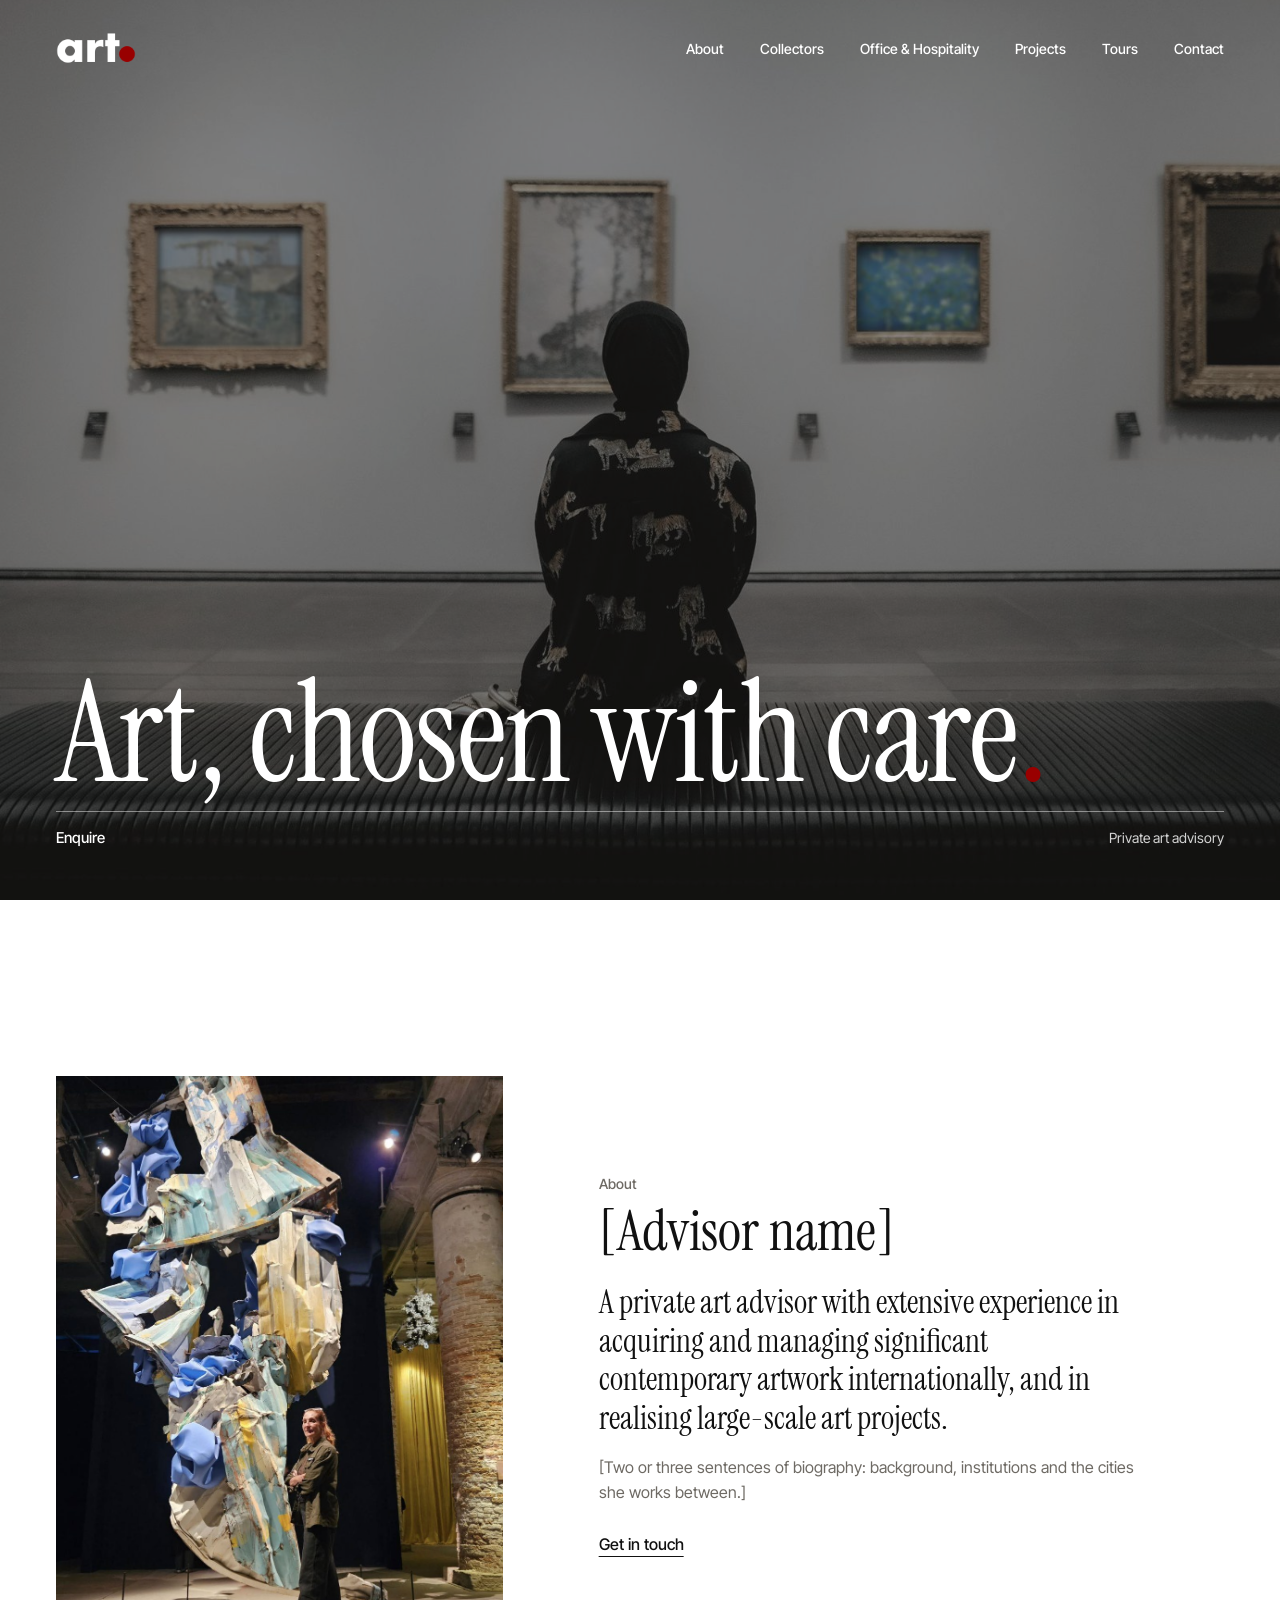
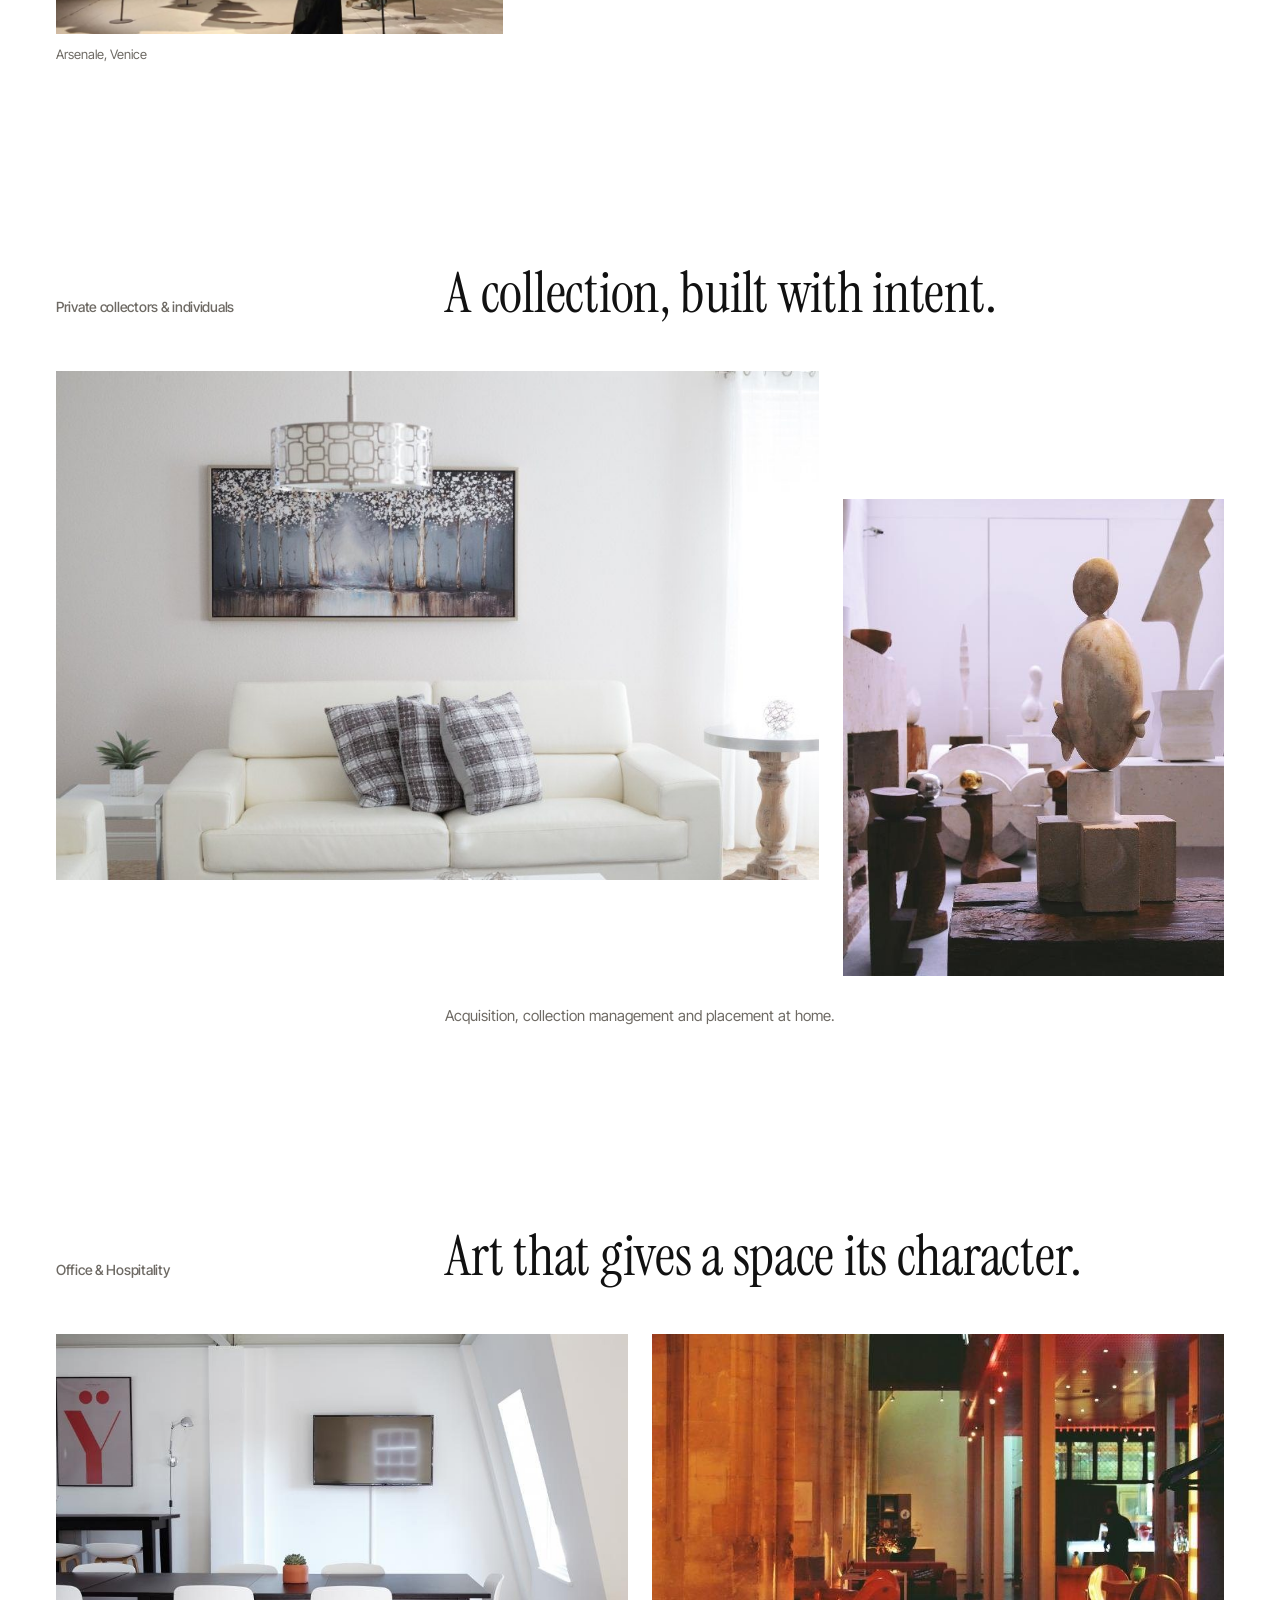
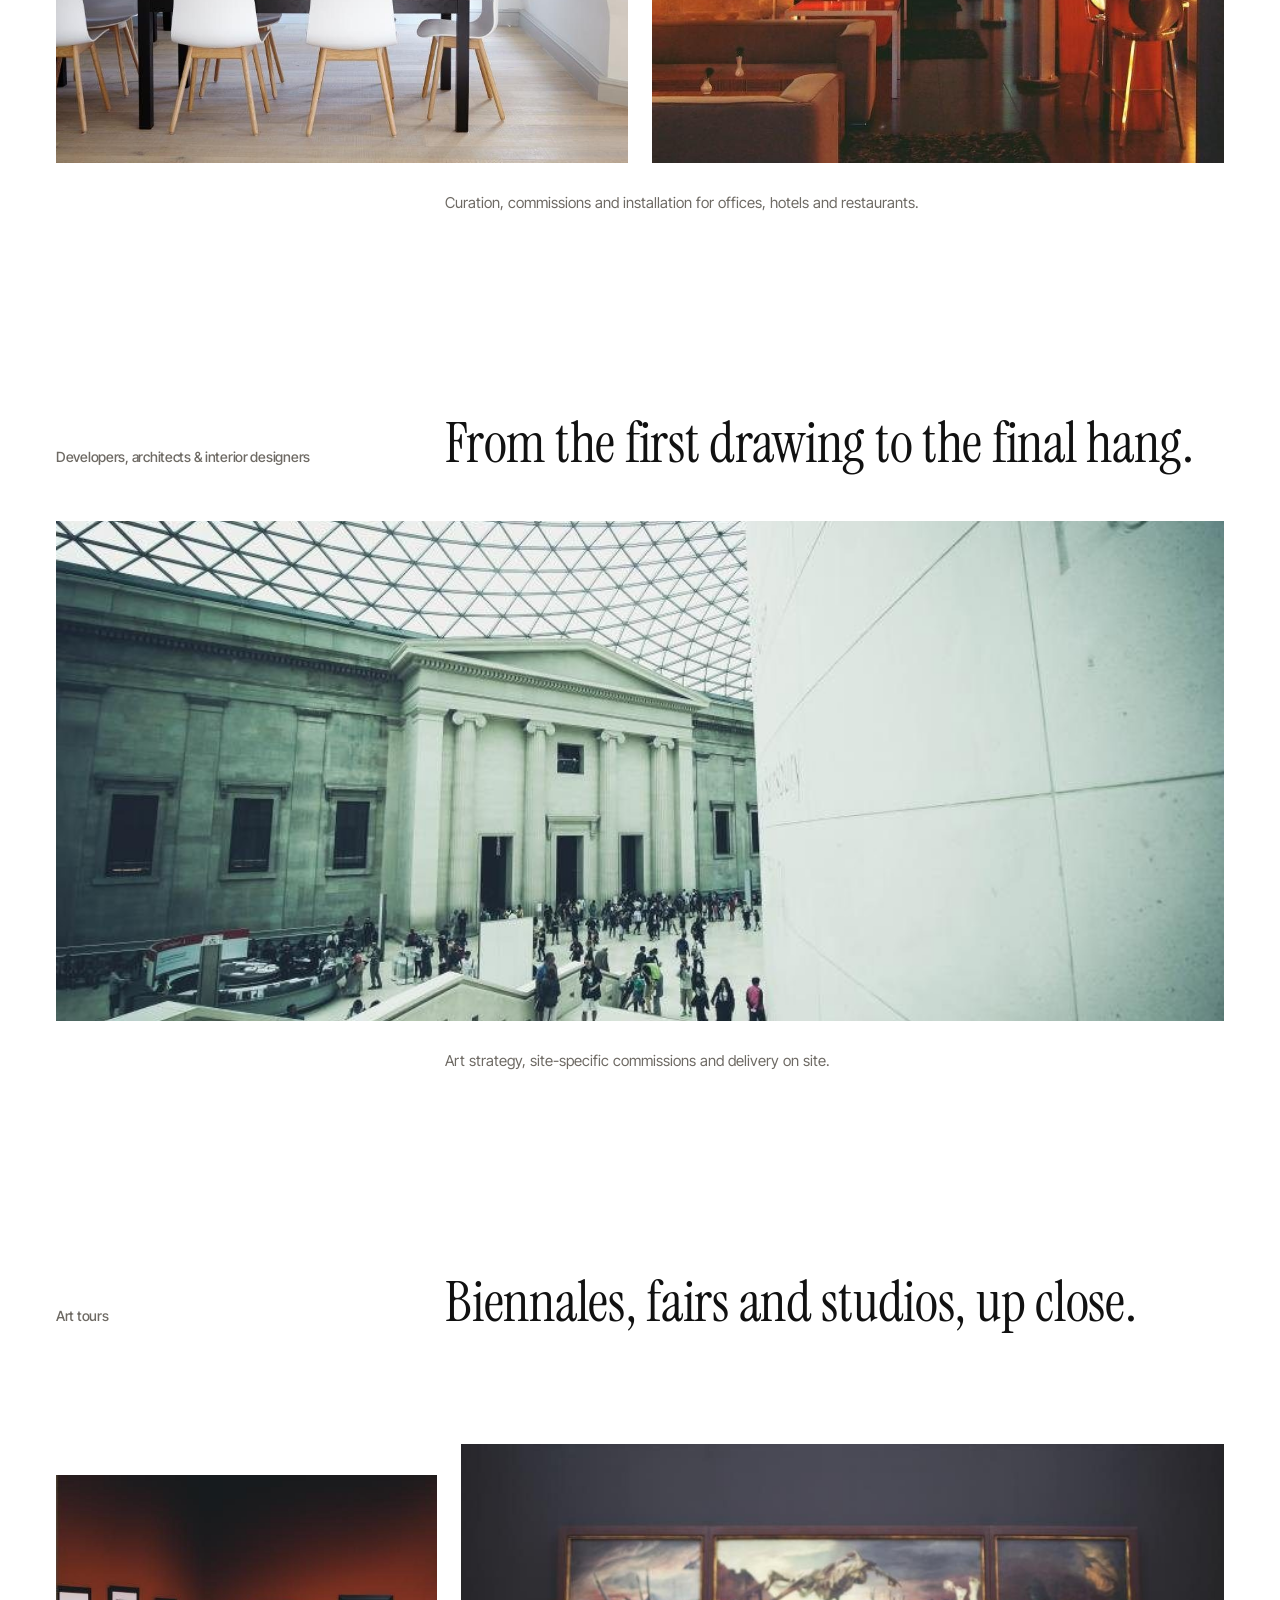
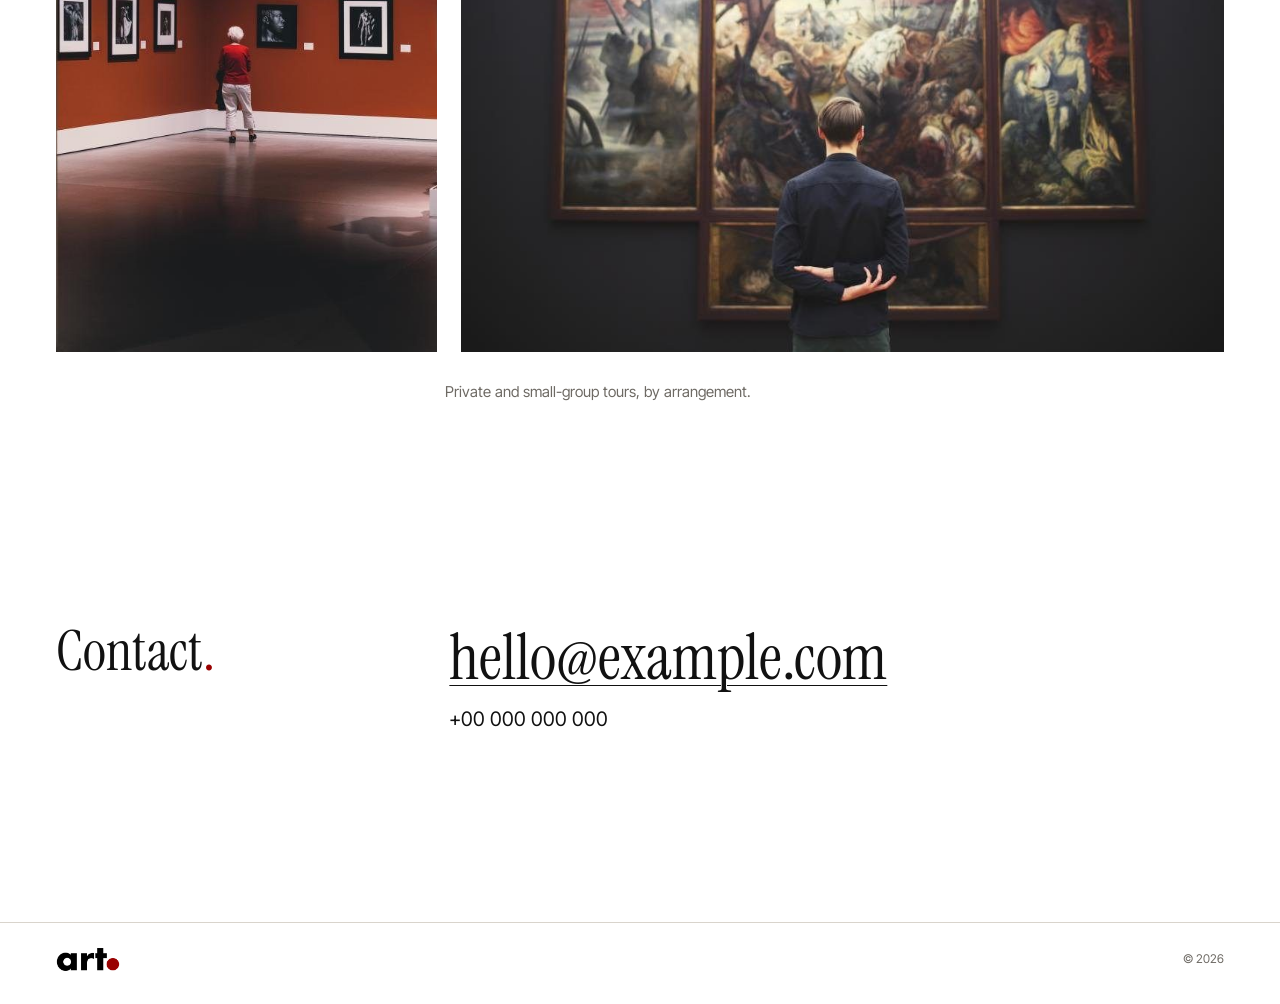
==== b/index.html @ 843ede7c "Rebuild hero as two variants: A (glass header) at /, B (quiet) at /b - A: full-width flat frosted-gl" ====
<!DOCTYPE html>
<html lang="en">
<head>
<meta charset="utf-8">
<meta name="viewport" content="width=device-width, initial-scale=1">
<title>art. — Private art advisory (B)</title>
<meta name="description" content="Private art advisory for collectors, workplaces, hospitality and large-scale art projects.">
<meta name="theme-color" content="#111111">
<link rel="icon" href="../assets/favicon.svg" type="image/svg+xml">
<link rel="preconnect" href="https://fonts.googleapis.com">
<link rel="preconnect" href="https://fonts.gstatic.com" crossorigin>
<link href="https://fonts.googleapis.com/css2?family=Instrument+Serif:ital@0;1&family=Inter+Tight:wght@400;500&display=swap" rel="stylesheet">
<link rel="stylesheet" href="../styles.css">
</head>
<body class="v-b">

<header class="header">
  <a href="#top" class="header__logo">
    <img class="logo-light" src="../assets/logo-light.png" alt="art." width="920" height="360">
    <img class="logo-dark" src="../assets/logo-dark.png" alt="" width="920" height="360">
  </a>
  <button class="header__toggle" type="button" aria-expanded="false" aria-controls="menu">Menu</button>
  <nav class="menu" id="menu" aria-label="Main">
    <a href="#about">About</a>
    <a href="#collectors">Collectors</a>
    <a href="#workplaces">Office &amp; Hospitality</a>
    <a href="#projects">Projects</a>
    <a href="#tours">Tours</a>
    <a href="#contact">Contact</a>
  </nav>
</header>

<main>

  <section class="hero hero--b" id="top">
    <img class="hero__img" src="../assets/img/bench.jpg" alt="A visitor seated on a bench in a white gallery" width="1600" height="1905">
    <h1 class="hero__title">Art, chosen with care<span class="dot">.</span></h1>
    <div class="hero__bar">
      <a href="#contact">Enquire</a>
      <span>Private art advisory</span>
    </div>
  </section>

  <section class="about wrap" id="about">
    <figure class="about__img">
      <img src="../assets/img/advisor.jpg" alt="The advisor beside a suspended sculpture at the Arsenale, Venice" width="1192" height="1205" loading="lazy">
      <figcaption>Arsenale, Venice</figcaption>
    </figure>
    <div class="about__text">
      <h2 class="about__name"><span class="label">About</span>[Advisor name]</h2>
      <p class="about__lead">A private art advisor with extensive experience in acquiring and managing significant contemporary artwork internationally, and in realising large-scale art projects.</p>
      <p>[Two or three sentences of biography: background, institutions and the cities she works between.]</p>
      <a href="#contact">Get in touch</a>
    </div>
  </section>

  <section class="section wrap" id="collectors">
    <h2 class="section__title"><span class="label">Private collectors &amp; individuals</span>A collection, built with intent.</h2>
    <div class="pair pair--offset">
      <img src="../assets/img/collectors.jpg" alt="A large painting above a white sofa" width="960" height="640" loading="lazy">
      <img src="../assets/img/collectors-2.jpg" alt="Sculptures in a white studio" width="960" height="720" loading="lazy">
    </div>
    <p class="section__meta">Acquisition, collection management and placement at home.</p>
  </section>

  <section class="section wrap" id="workplaces">
    <h2 class="section__title"><span class="label">Office &amp; Hospitality</span>Art that gives a space its character.</h2>
    <div class="pair pair--even">
      <img src="../assets/img/office.jpg" alt="A meeting room with artwork on the wall" width="960" height="640" loading="lazy">
      <img src="../assets/img/hospitality.jpg" alt="A hotel lounge and bar" width="960" height="541" loading="lazy">
    </div>
    <p class="section__meta">Curation, commissions and installation for offices, hotels and restaurants.</p>
  </section>

  <section class="section wrap" id="projects">
    <h2 class="section__title"><span class="label">Developers, architects &amp; interior designers</span>From the first drawing to the final hang.</h2>
    <img class="wide" src="../assets/img/architecture.jpg" alt="A glass-roofed atrium" width="960" height="640" loading="lazy">
    <p class="section__meta">Art strategy, site-specific commissions and delivery on site.</p>
  </section>

  <section class="section wrap" id="tours">
    <h2 class="section__title"><span class="label">Art tours</span>Biennales, fairs and studios, up close.</h2>
    <div class="pair pair--offset pair--flip">
      <img src="../assets/img/tours.jpg" alt="A visitor studying a large painting" width="960" height="579" loading="lazy">
      <img src="../assets/img/tours-2.jpg" alt="A visitor in a gallery with red walls" width="960" height="640" loading="lazy">
    </div>
    <p class="section__meta">Private and small-group tours, by arrangement.</p>
  </section>

  <section class="contact wrap" id="contact">
    <h2>Contact<span class="dot">.</span></h2>
    <a class="contact__mail" href="mailto:hello@example.com">hello@example.com</a>
    <a href="tel:+00000000000">+00 000 000 000</a>
  </section>

</main>

<footer class="footer wrap">
  <img src="../assets/logo-dark.png" alt="art." width="920" height="360" loading="lazy">
  <span>© 2026</span>
</footer>

<script src="../script.js" defer></script>
</body>
</html>
---- styles.css ----
/* art. — mobile first. Two hero variants: body.v-a (glass header) and body.v-b (quiet). */

:root {
  --ink: #111111;
  --paper: #ffffff;
  --stone: #6e6a64;
  --plaster: #d9d4cc;
  --red: #990000;
  --serif: "Instrument Serif", Georgia, serif;
  --sans: "Inter Tight", system-ui, sans-serif;
  --gutter: 20px;
  --header-h: 60px;
}

*, *::before, *::after { box-sizing: border-box; }

html { scroll-padding-top: var(--header-h); scroll-behavior: smooth; -webkit-text-size-adjust: 100%; }
@media (prefers-reduced-motion: reduce) { html { scroll-behavior: auto; } }

body {
  margin: 0;
  background: var(--paper);
  color: var(--ink);
  font: 400 16px/1.55 var(--sans);
  -webkit-font-smoothing: antialiased;
}

img { display: block; max-width: 100%; height: auto; }
h1, h2, p, figure { margin: 0; font-weight: 400; }
a { color: inherit; }
:focus-visible { outline: 2px solid var(--red); outline-offset: 3px; }

.wrap { padding-left: var(--gutter); padding-right: var(--gutter); }
.dot { color: var(--red); }
.label {
  display: block;
  margin-bottom: 10px;
  font: 500 14px/1.4 var(--sans);
  color: var(--stone);
}

/* ---------- Header (shared) ---------- */

.header {
  position: absolute;
  top: 0;
  left: 0;
  right: 0;
  z-index: 10;
  display: flex;
  align-items: center;
  justify-content: space-between;
  height: var(--header-h);
  padding: 0 var(--gutter);
  color: var(--paper);
}
.header__logo { position: relative; z-index: 2; display: block; }
.header__logo img { width: 60px; }
.header__logo .logo-dark { display: none; }

.header__toggle {
  position: relative;
  z-index: 2;
  min-height: 44px;
  padding: 0;
  border: 0;
  background: none;
  color: inherit;
  font: 500 14px var(--sans);
  cursor: pointer;
}

.menu {
  position: fixed;
  inset: 0;
  z-index: 1;
  display: none;
  flex-direction: column;
  justify-content: center;
  padding: var(--header-h) var(--gutter) 0;
  background: var(--paper);
  color: var(--ink);
}
.menu a {
  padding: 14px 0;
  border-bottom: 1px solid var(--plaster);
  font: 36px/1.1 var(--serif);
  text-decoration: none;
}
.menu a:first-child { border-top: 1px solid var(--plaster); }

/* dark logo + ink text whenever the header sits on white */
.is-open .header,
.header.is-solid { color: var(--ink); }
.is-open .header .logo-light,
.header.is-solid .logo-light { display: none; }
.is-open .header .logo-dark,
.header.is-solid .logo-dark { display: block; }
.is-open .menu { display: flex; }
.is-open { overflow: hidden; }
.is-open .header { position: fixed; }

/* ---------- A: flat frosted-glass header, fixed full width ---------- */

.v-a .header {
  position: fixed;
  background: rgba(255, 255, 255, .10);
  -webkit-backdrop-filter: blur(18px) saturate(140%);
  backdrop-filter: blur(18px) saturate(140%);
  border-bottom: 1px solid rgba(255, 255, 255, .28);
  transition: background-color .3s ease, color .3s ease, border-color .3s ease;
}
.v-a .header.is-solid {
  background: rgba(255, 255, 255, .78);
  border-bottom-color: rgba(17, 17, 17, .10);
}
.is-open .v-a .header, .v-a.is-open .header { background: var(--paper); }

/* ---------- Hero (shared) ---------- */

.hero {
  position: relative;
  height: 100vh;
  height: 100svh;
  min-height: 560px;
  overflow: hidden;
  background: var(--ink);
  color: var(--paper);
}
.hero__img {
  position: absolute;
  inset: 0;
  width: 100%;
  height: 100%;
  object-fit: cover;
}
.hero::after {
  content: "";
  position: absolute;
  inset: 0;
  background: rgba(0, 0, 0, .40);
}
.hero > *:not(.hero__img) { position: absolute; z-index: 1; }
.hero h1 { font-family: var(--serif); letter-spacing: -.012em; }

/* A */
.hero--a .hero__img { object-position: 50% 50%; }
.hero--a .hero__text { left: var(--gutter); right: var(--gutter); bottom: 30px; }
.hero--a h1 { font-size: 50px; line-height: .94; }
.hero__links { display: flex; gap: 28px; margin-top: 16px; }
.hero__links a, .hero__bar a {
  display: inline-flex;
  align-items: center;
  min-height: 44px;
  font-size: 15px;
  font-weight: 500;
  text-decoration: underline;
  text-decoration-thickness: 1px;
  text-underline-offset: 6px;
}

/* B */
.hero--b::after { background: rgba(10, 10, 10, .46); }
.hero--b .hero__img { object-position: 46% 50%; }
.hero--b .hero__title {
  left: var(--gutter);
  right: var(--gutter);
  top: 26%;
  font-size: 64px;
  line-height: .9;
}
.hero__bar {
  left: var(--gutter);
  right: var(--gutter);
  bottom: 18px;
  display: flex;
  justify-content: space-between;
  align-items: center;
  padding-top: 4px;
  border-top: 1px solid rgba(255, 255, 255, .45);
  font-size: 13px;
}
.hero__bar a { text-decoration: none; }
.hero__bar span { color: rgba(255, 255, 255, .82); }

/* ---------- About ---------- */

.about { padding-top: 88px; display: flex; flex-direction: column; gap: 32px; }
.about__img img { width: 100%; aspect-ratio: 4 / 5; object-fit: cover; object-position: 58% 40%; }
.about__img figcaption { margin-top: 10px; font-size: 13px; color: var(--stone); }
.about__text { display: flex; flex-direction: column; align-items: flex-start; gap: 18px; max-width: 34em; }
.about__name { margin-bottom: 6px; font: 40px/1 var(--serif); }
.about__lead { font: 25px/1.25 var(--serif); }
.about__text p:not(.about__lead) { color: var(--stone); }
.about__text a {
  display: inline-flex;
  align-items: center;
  min-height: 44px;
  font-weight: 500;
  text-decoration: underline;
  text-decoration-thickness: 1px;
  text-underline-offset: 6px;
}
.about__text a:hover { color: var(--red); }

/* ---------- Sections ---------- */

.section { padding-top: 112px; }
.section__title {
  margin-bottom: 28px;
  font: 34px/1.05 var(--serif);
  letter-spacing: -.005em;
}
.section__meta { margin-top: 22px; font-size: 14px; color: var(--stone); }

.pair img, .wide { width: 100%; object-fit: cover; }

/* first image bleeds to the screen edge on phones */
.pair img:first-child, .wide {
  width: calc(100% + 2 * var(--gutter));
  max-width: none;
  margin-left: calc(-1 * var(--gutter));
  aspect-ratio: 4 / 3;
}
.pair--offset img:last-child { width: 64%; margin: 12px 0 0 auto; aspect-ratio: 4 / 5; }
.pair--flip img:last-child { margin-left: 0; }

/* office & hospitality: swipe on phones */
.pair--even {
  display: flex;
  gap: 10px;
  margin: 0 calc(-1 * var(--gutter));
  padding: 0 var(--gutter);
  overflow-x: auto;
  scroll-snap-type: x mandatory;
  scrollbar-width: none;
}
.pair--even::-webkit-scrollbar { display: none; }
.pair--even img,
.pair--even img:first-child {
  flex: 0 0 84%;
  width: 84%;
  margin: 0;
  aspect-ratio: 4 / 5;
  scroll-snap-align: start;
}

/* ---------- Contact ---------- */

.contact {
  display: flex;
  flex-direction: column;
  align-items: flex-start;
  gap: 6px;
  padding-top: 136px;
  padding-bottom: 120px;
}
.contact h2 { margin-bottom: 22px; font: 34px/1 var(--serif); }
.contact a {
  display: inline-flex;
  align-items: center;
  min-height: 44px;
  font-size: 17px;
  text-decoration: none;
}
.contact a.contact__mail {
  font: 30px/1.1 var(--serif);
  text-decoration: underline;
  text-decoration-thickness: 1px;
  text-underline-offset: 6px;
}
.contact a:hover { color: var(--red); }

/* ---------- Footer ---------- */

.footer {
  display: flex;
  align-items: center;
  justify-content: space-between;
  padding-top: 24px;
  padding-bottom: 32px;
  border-top: 1px solid var(--plaster);
  font-size: 12px;
  color: var(--stone);
}
.footer img { width: 56px; }

/* ---------- Desktop ---------- */

@media (min-width: 900px) {
  :root { --gutter: 56px; --header-h: 80px; }

  main > .wrap, .footer { max-width: 1440px; margin-left: auto; margin-right: auto; }

  .header__logo img { width: 80px; }
  .header__toggle { display: none; }
  .menu {
    position: static;
    display: flex;
    flex-direction: row;
    gap: 36px;
    padding: 0;
    background: none;
    color: inherit;
  }
  .menu a, .menu a:first-child { padding: 0; border: 0; font: 500 14px var(--sans); }
  .menu a:hover { text-decoration: underline; text-underline-offset: 6px; }
  .v-b .header { height: 96px; }

  .hero { min-height: 680px; }

  .hero--a .hero__img { object-position: 50% 42%; }
  .hero--a .hero__text { bottom: 64px; max-width: 960px; }
  .hero--a h1 { font-size: 112px; line-height: .92; }
  .hero__links { gap: 40px; margin-top: 22px; }

  .hero--b .hero__img { object-position: 50% 60%; }
  .hero--b .hero__title { top: auto; bottom: 104px; font-size: clamp(96px, 11vw, 168px); line-height: .88; }
  .hero__bar { bottom: 40px; font-size: 14px; }

  .about {
    display: grid;
    grid-template-columns: 5fr 7fr;
    gap: 96px;
    align-items: center;
    padding-top: 176px;
  }
  .about__name { font-size: 56px; }
  .about__lead { font-size: 32px; line-height: 1.2; }

  .section { padding-top: 200px; }
  .section__title {
    display: grid;
    grid-template-columns: 1fr 2fr;
    align-items: baseline;
    margin-bottom: 48px;
    font-size: 56px;
  }
  .section__title .label { margin: 0; }
  .section__meta { margin-top: 28px; padding-left: calc(100% / 3); font-size: 15px; }

  .pair img, .pair img:first-child, .wide { width: 100%; margin: 0; }

  .pair--offset { display: grid; grid-template-columns: 8fr 4fr; gap: 24px; align-items: end; }
  .pair--offset img:first-child { aspect-ratio: 3 / 2; }
  .pair--offset img:last-child { width: 100%; margin: 0 0 -96px; aspect-ratio: 4 / 5; }
  .pair--offset + .section__meta { margin-top: 124px; }

  .pair--flip { grid-template-columns: 4fr 8fr; }
  .pair--flip img:first-child { order: 2; }
  .pair--flip img:last-child { order: 1; align-self: start; margin: 96px 0 0; }
  .pair--flip + .section__meta { margin-top: 28px; }

  .pair--even { display: grid; grid-template-columns: 1fr 1fr; gap: 24px; margin: 0; padding: 0; overflow: visible; }
  .pair--even img, .pair--even img:first-child { width: 100%; aspect-ratio: 4 / 3; }

  .wide { aspect-ratio: 21 / 9; }

  .contact {
    display: grid;
    grid-template-columns: 1fr 2fr;
    row-gap: 4px;
    padding-top: 220px;
    padding-bottom: 180px;
  }
  .contact h2 { grid-row: span 2; margin: 0; font-size: 56px; }
  .contact a.contact__mail { font-size: 64px; }
  .contact a:last-child { grid-column: 2; font-size: 20px; }

  .footer img { width: 64px; }
}
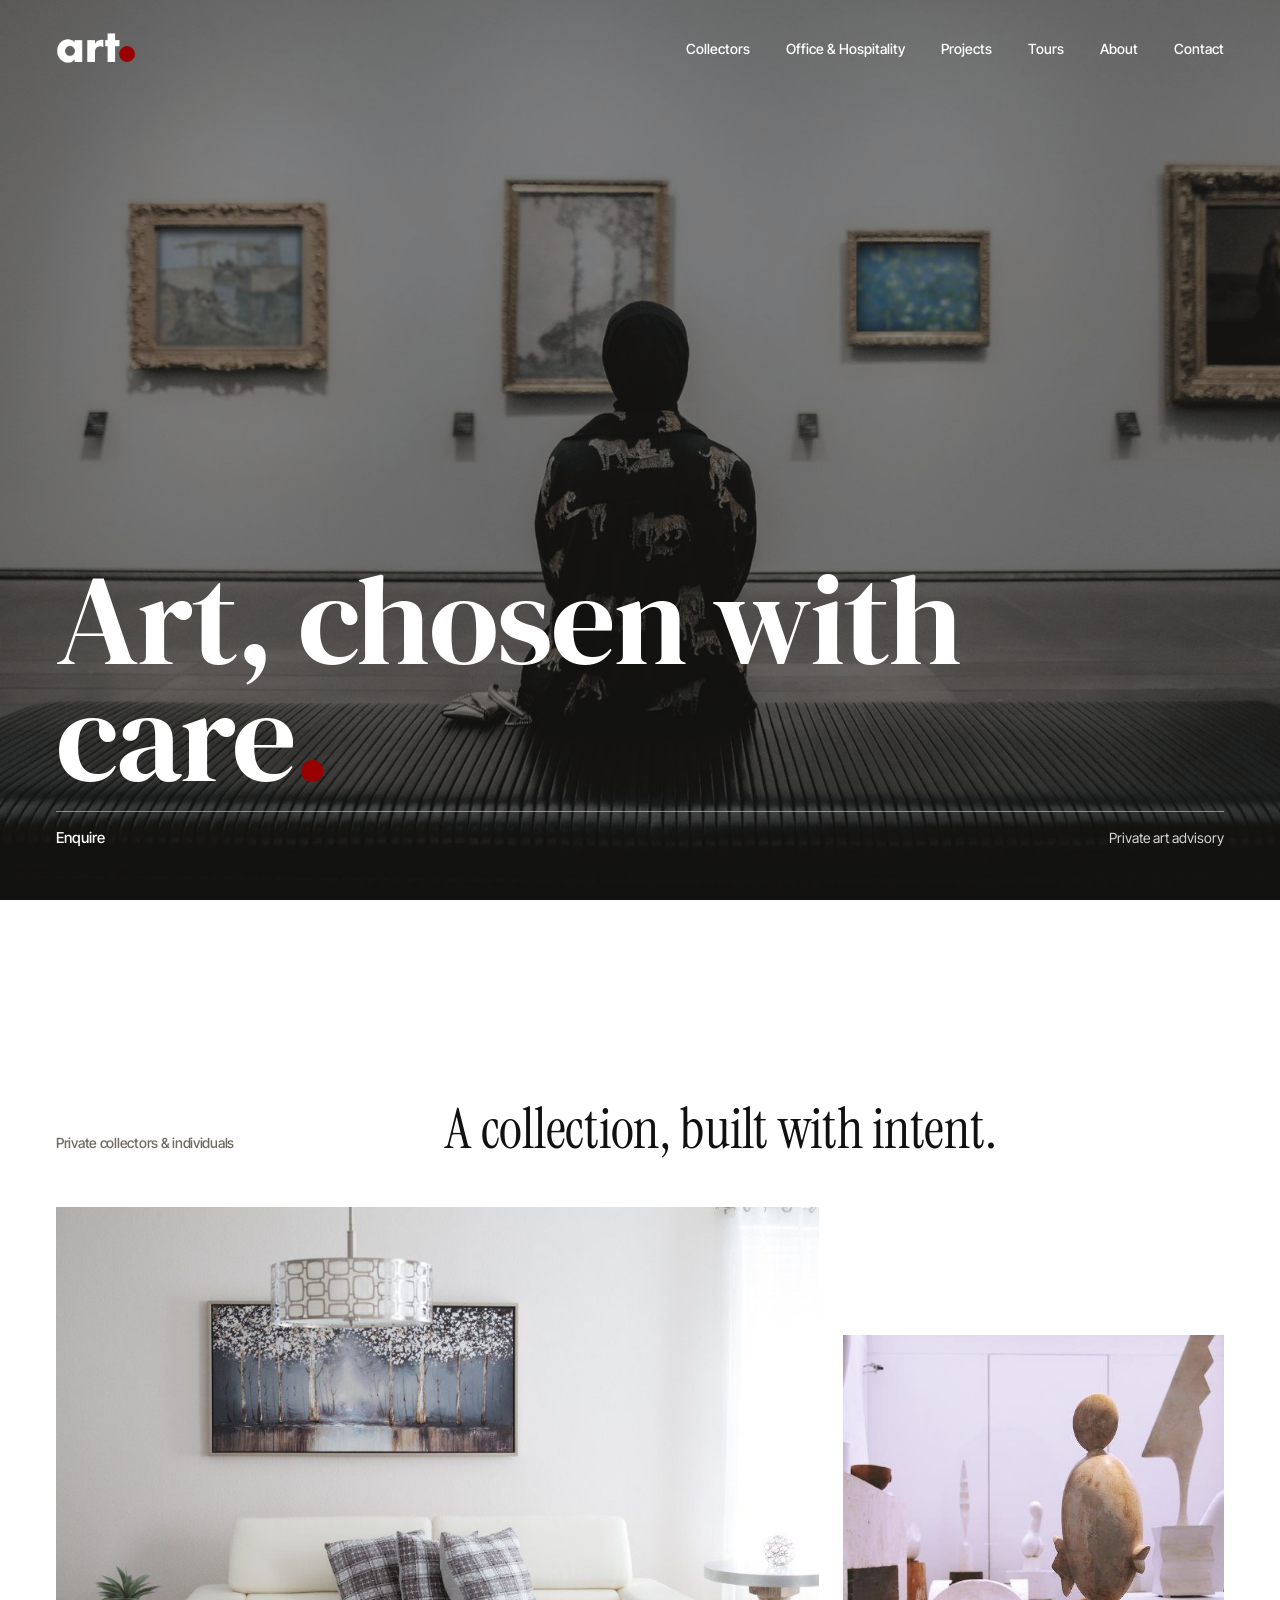
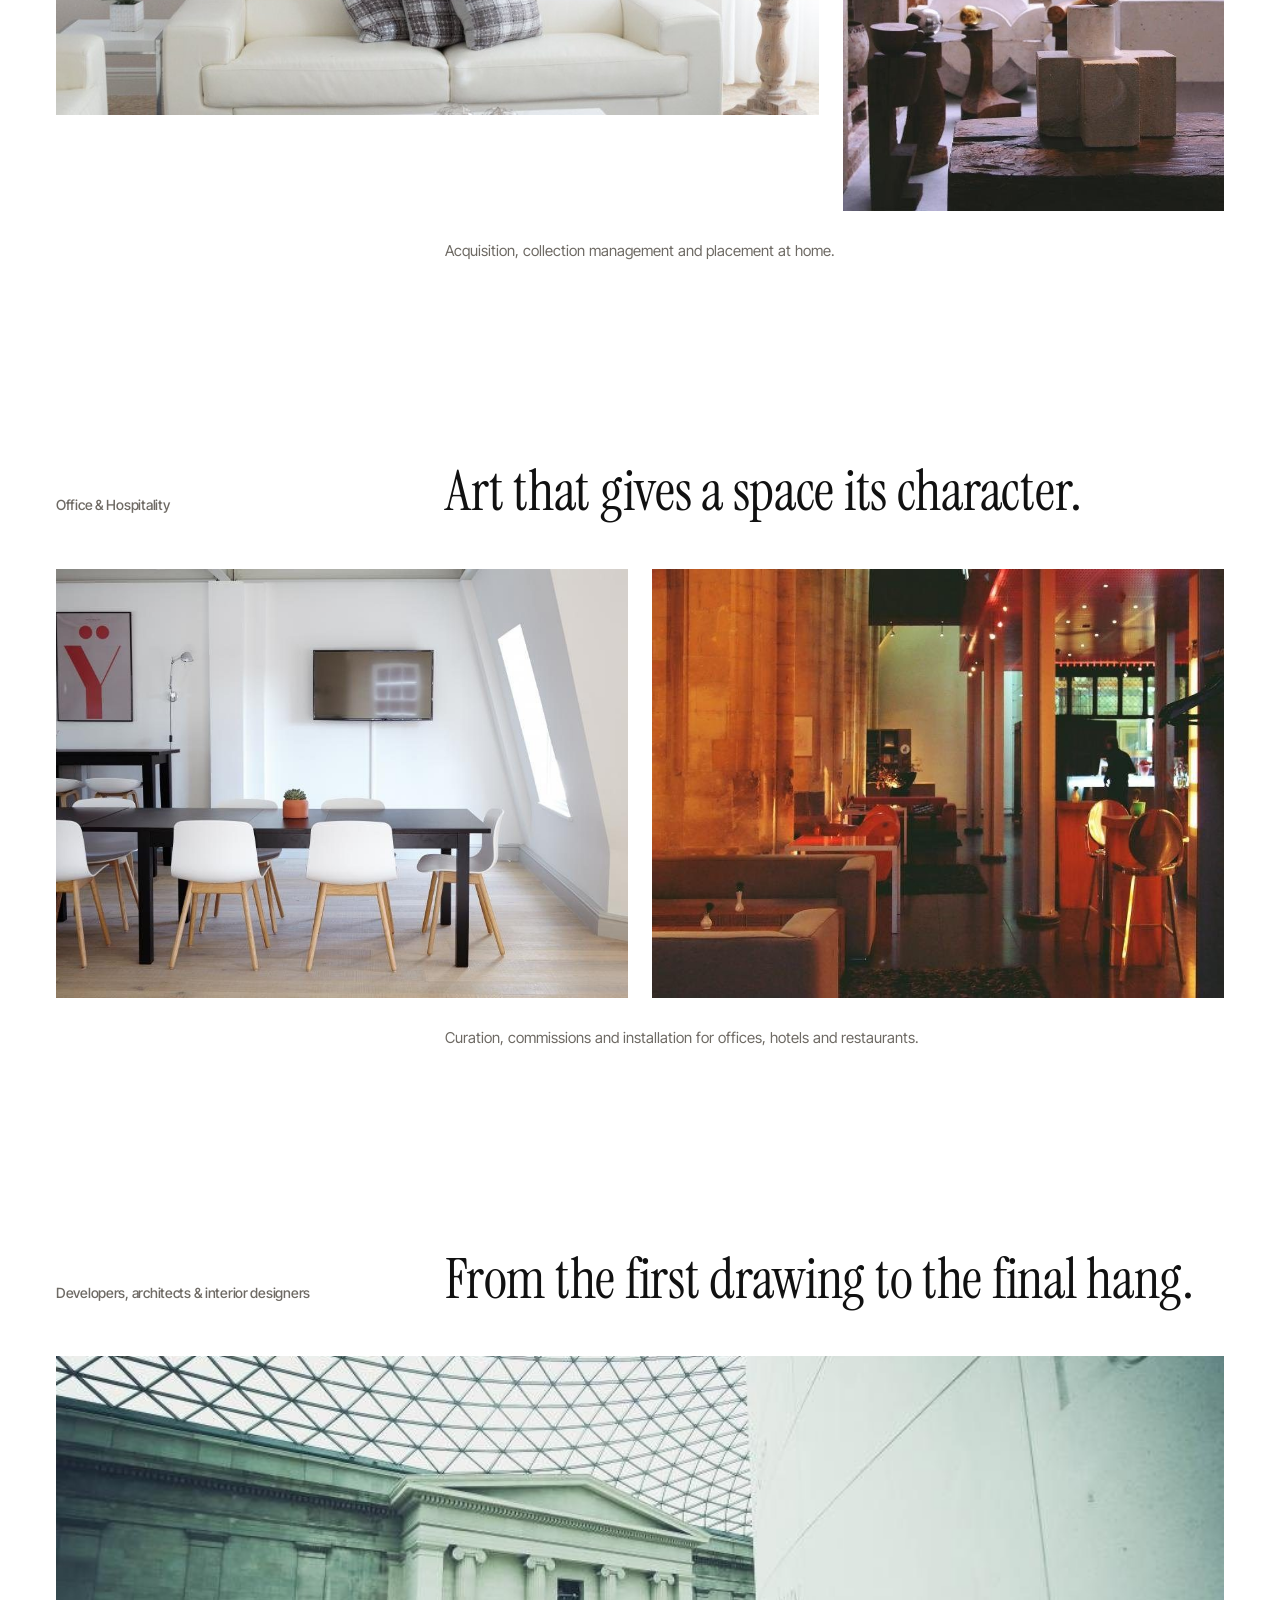
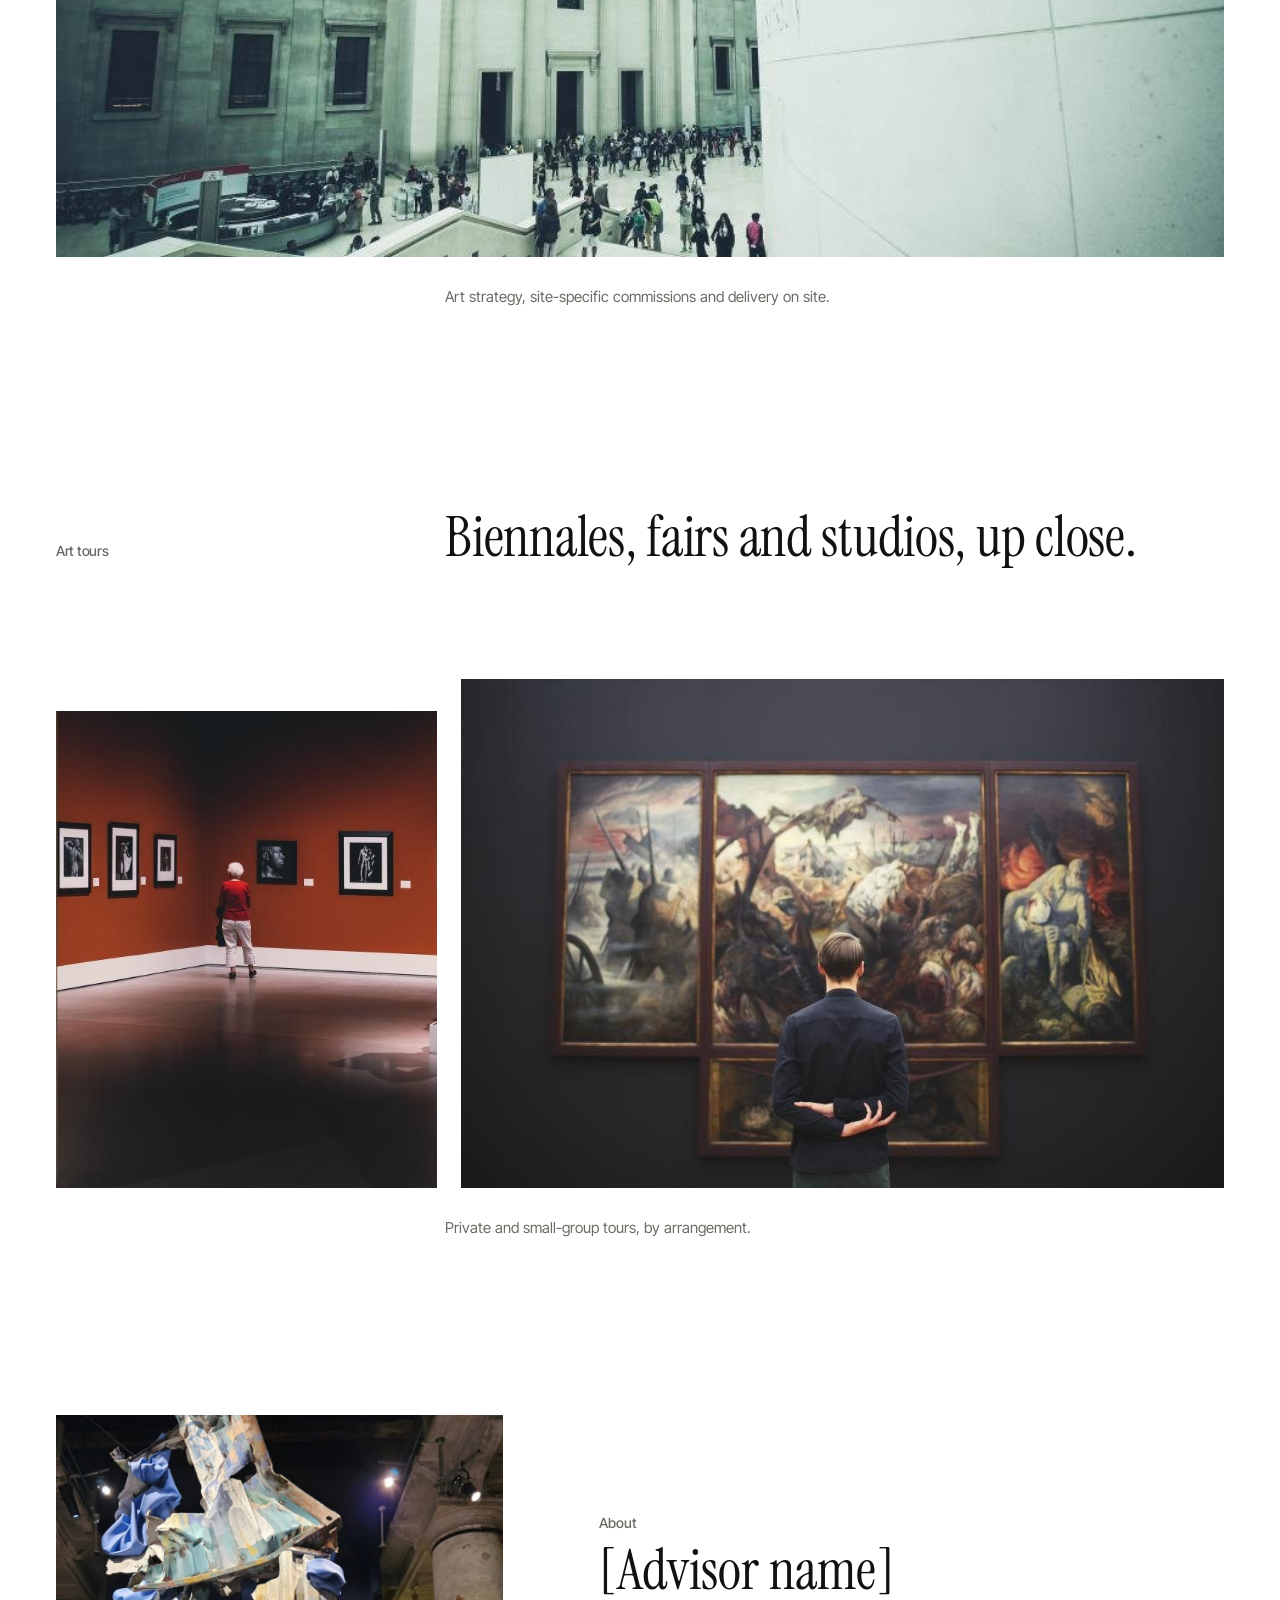
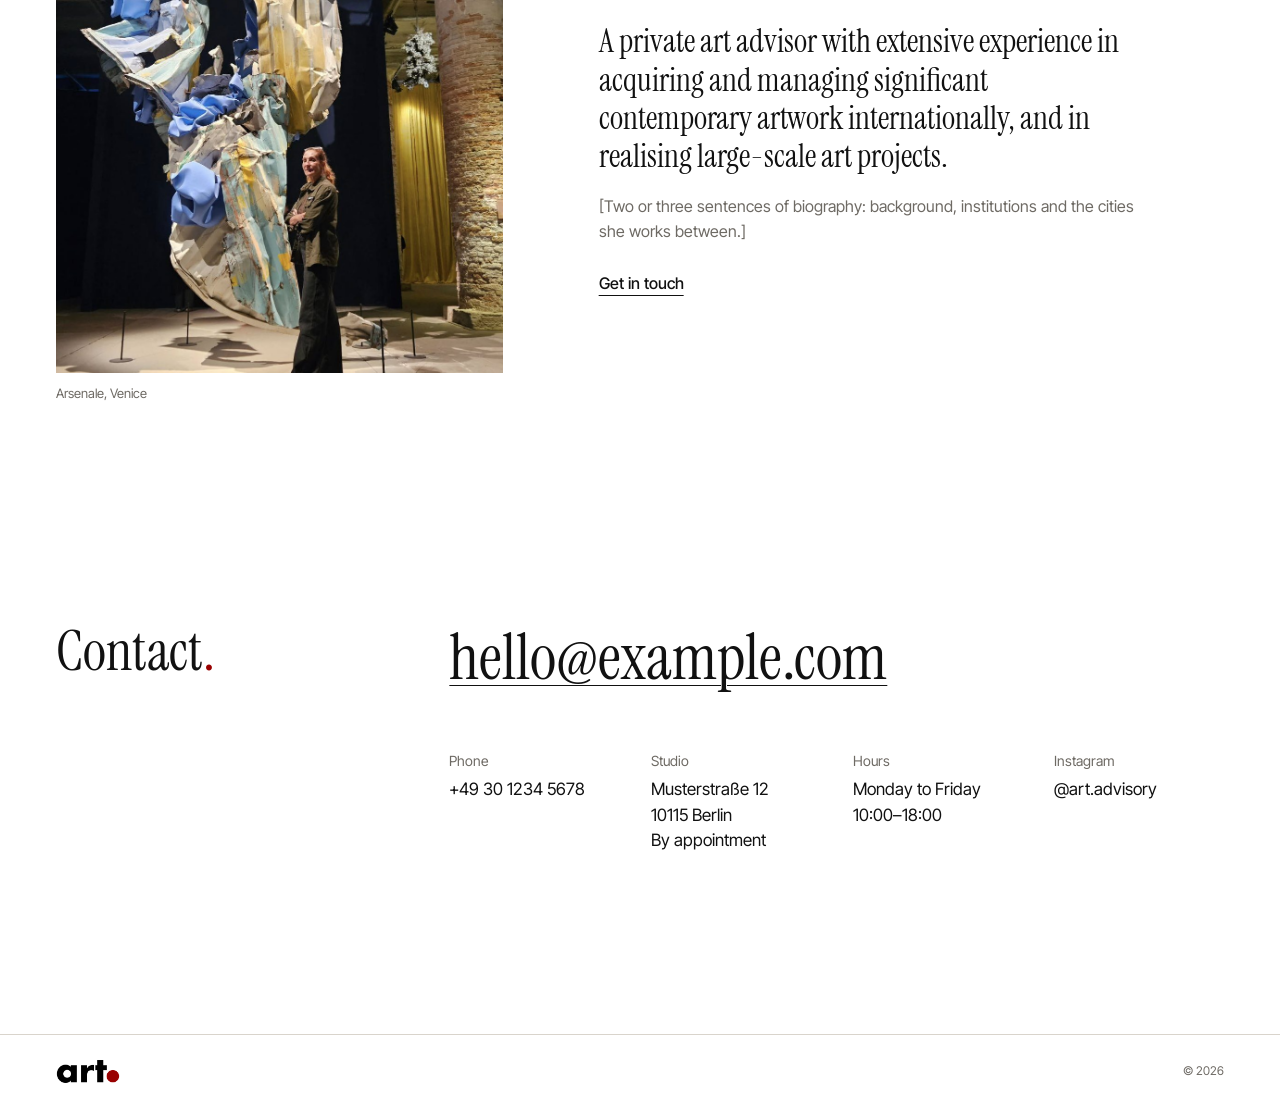
==== commit 4a935300: "Scroll-light line in glass header, heavier hero type, About lower, contact details - A: header borde" ====
--- a/b/index.html
+++ b/b/index.html
@@ -9,7 +9,7 @@
 <link rel="icon" href="../assets/favicon.svg" type="image/svg+xml">
 <link rel="preconnect" href="https://fonts.googleapis.com">
 <link rel="preconnect" href="https://fonts.gstatic.com" crossorigin>
-<link href="https://fonts.googleapis.com/css2?family=Instrument+Serif:ital@0;1&family=Inter+Tight:wght@400;500&display=swap" rel="stylesheet">
+<link href="https://fonts.googleapis.com/css2?family=DM+Serif+Display&family=Instrument+Serif:ital@0;1&family=Inter+Tight:wght@400;500&family=League+Spartan:wght@700&display=swap" rel="stylesheet">
 <link rel="stylesheet" href="../styles.css">
 </head>
 <body class="v-b">
@@ -21,13 +21,14 @@
   </a>
   <button class="header__toggle" type="button" aria-expanded="false" aria-controls="menu">Menu</button>
   <nav class="menu" id="menu" aria-label="Main">
-    <a href="#about">About</a>
     <a href="#collectors">Collectors</a>
     <a href="#workplaces">Office &amp; Hospitality</a>
     <a href="#projects">Projects</a>
     <a href="#tours">Tours</a>
+    <a href="#about">About</a>
     <a href="#contact">Contact</a>
   </nav>
+  <span class="header__progress" aria-hidden="true"></span>
 </header>
 
 <main>
@@ -38,19 +39,6 @@
     <div class="hero__bar">
       <a href="#contact">Enquire</a>
       <span>Private art advisory</span>
-    </div>
-  </section>
-
-  <section class="about wrap" id="about">
-    <figure class="about__img">
-      <img src="../assets/img/advisor.jpg" alt="The advisor beside a suspended sculpture at the Arsenale, Venice" width="1192" height="1205" loading="lazy">
-      <figcaption>Arsenale, Venice</figcaption>
-    </figure>
-    <div class="about__text">
-      <h2 class="about__name"><span class="label">About</span>[Advisor name]</h2>
-      <p class="about__lead">A private art advisor with extensive experience in acquiring and managing significant contemporary artwork internationally, and in realising large-scale art projects.</p>
-      <p>[Two or three sentences of biography: background, institutions and the cities she works between.]</p>
-      <a href="#contact">Get in touch</a>
     </div>
   </section>
 
@@ -87,10 +75,30 @@
     <p class="section__meta">Private and small-group tours, by arrangement.</p>
   </section>
 
+  <section class="about wrap" id="about">
+    <figure class="about__img">
+      <img src="../assets/img/advisor.jpg" alt="The advisor beside a suspended sculpture at the Arsenale, Venice" width="1192" height="1205" loading="lazy">
+      <figcaption>Arsenale, Venice</figcaption>
+    </figure>
+    <div class="about__text">
+      <h2 class="about__name"><span class="label">About</span>[Advisor name]</h2>
+      <p class="about__lead">A private art advisor with extensive experience in acquiring and managing significant contemporary artwork internationally, and in realising large-scale art projects.</p>
+      <p>[Two or three sentences of biography: background, institutions and the cities she works between.]</p>
+      <a href="#contact">Get in touch</a>
+    </div>
+  </section>
+
   <section class="contact wrap" id="contact">
     <h2>Contact<span class="dot">.</span></h2>
-    <a class="contact__mail" href="mailto:hello@example.com">hello@example.com</a>
-    <a href="tel:+00000000000">+00 000 000 000</a>
+    <div class="contact__body">
+      <a class="contact__mail" href="mailto:hello@example.com">hello@example.com</a>
+      <dl class="contact__list">
+        <div><dt>Phone</dt><dd><a href="tel:+493012345678">+49 30 1234 5678</a></dd></div>
+        <div><dt>Studio</dt><dd>Musterstraße 12<br>10115 Berlin<br>By appointment</dd></div>
+        <div><dt>Hours</dt><dd>Monday to Friday<br>10:00–18:00</dd></div>
+        <div><dt>Instagram</dt><dd><a href="https://instagram.com/" rel="noopener">@art.advisory</a></dd></div>
+      </dl>
+    </div>
   </section>
 
 </main>
--- a/styles.css
+++ b/styles.css
@@ -107,13 +107,39 @@
   background: rgba(255, 255, 255, .10);
   -webkit-backdrop-filter: blur(18px) saturate(140%);
   backdrop-filter: blur(18px) saturate(140%);
-  border-bottom: 1px solid rgba(255, 255, 255, .28);
-  transition: background-color .3s ease, color .3s ease, border-color .3s ease;
-}
-.v-a .header.is-solid {
-  background: rgba(255, 255, 255, .78);
-  border-bottom-color: rgba(17, 17, 17, .10);
-}
+  transition: background-color .3s ease, color .3s ease;
+}
+.v-a .header.is-solid { background: rgba(255, 255, 255, .78); }
+
+/* scroll progress: a faint line that brightens toward a soft point of light */
+.header__progress { display: none; }
+.v-a .header__progress {
+  display: block;
+  position: absolute;
+  left: 0;
+  bottom: 0;
+  height: 1px;
+  width: calc(var(--progress, 0) * 100%);
+  background: linear-gradient(to right, rgba(255, 255, 255, 0) 0%, rgba(255, 255, 255, .22) 60%, rgba(255, 255, 255, .7) 100%);
+  pointer-events: none;
+}
+.v-a .header__progress::after {
+  content: "";
+  position: absolute;
+  right: -10px;
+  top: -3px;
+  width: 20px;
+  height: 7px;
+  border-radius: 50%;
+  background: radial-gradient(closest-side, rgba(255, 255, 255, .85), rgba(255, 255, 255, 0));
+}
+.v-a .header.is-solid .header__progress {
+  background: linear-gradient(to right, rgba(17, 17, 17, 0) 0%, rgba(17, 17, 17, .14) 60%, rgba(17, 17, 17, .38) 100%);
+}
+.v-a .header.is-solid .header__progress::after {
+  background: radial-gradient(closest-side, rgba(153, 0, 0, .55), rgba(153, 0, 0, 0));
+}
+.is-open .header__progress { opacity: 0; }
 .is-open .v-a .header, .v-a.is-open .header { background: var(--paper); }
 
 /* ---------- Hero (shared) ---------- */
@@ -146,7 +172,10 @@
 /* A */
 .hero--a .hero__img { object-position: 50% 50%; }
 .hero--a .hero__text { left: var(--gutter); right: var(--gutter); bottom: 30px; }
-.hero--a h1 { font-size: 50px; line-height: .94; }
+.hero--a h1 {
+  font: 700 46px/.98 "League Spartan", var(--sans);
+  letter-spacing: -.035em;
+}
 .hero__links { display: flex; gap: 28px; margin-top: 16px; }
 .hero__links a, .hero__bar a {
   display: inline-flex;
@@ -166,8 +195,8 @@
   left: var(--gutter);
   right: var(--gutter);
   top: 26%;
-  font-size: 64px;
-  line-height: .9;
+  font: 400 60px/.95 "DM Serif Display", var(--serif);
+  letter-spacing: -.015em;
 }
 .hero__bar {
   left: var(--gutter);
@@ -256,20 +285,28 @@
   padding-bottom: 120px;
 }
 .contact h2 { margin-bottom: 22px; font: 34px/1 var(--serif); }
-.contact a {
+.contact__body { display: flex; flex-direction: column; gap: 32px; width: 100%; }
+.contact a { text-decoration: none; }
+.contact a:hover { color: var(--red); }
+.contact a.contact__mail {
   display: inline-flex;
   align-items: center;
   min-height: 44px;
-  font-size: 17px;
-  text-decoration: none;
-}
-.contact a.contact__mail {
   font: 30px/1.1 var(--serif);
   text-decoration: underline;
   text-decoration-thickness: 1px;
   text-underline-offset: 6px;
-}
-.contact a:hover { color: var(--red); }
+  align-self: flex-start;
+}
+.contact__list {
+  display: grid;
+  grid-template-columns: 1fr 1fr;
+  gap: 28px 20px;
+  margin: 0;
+}
+.contact__list dt { margin-bottom: 6px; font-size: 14px; color: var(--stone); }
+.contact__list dd { margin: 0; font-size: 16px; line-height: 1.5; }
+.contact__list dd a { display: inline-flex; min-height: 24px; }
 
 /* ---------- Footer ---------- */
 
@@ -311,11 +348,11 @@
 
   .hero--a .hero__img { object-position: 50% 42%; }
   .hero--a .hero__text { bottom: 64px; max-width: 960px; }
-  .hero--a h1 { font-size: 112px; line-height: .92; }
+  .hero--a h1 { font-size: 104px; line-height: .95; }
   .hero__links { gap: 40px; margin-top: 22px; }
 
   .hero--b .hero__img { object-position: 50% 60%; }
-  .hero--b .hero__title { top: auto; bottom: 104px; font-size: clamp(96px, 11vw, 168px); line-height: .88; }
+  .hero--b .hero__title { top: auto; bottom: 104px; font-size: clamp(88px, 10vw, 152px); line-height: .92; }
   .hero__bar { bottom: 40px; font-size: 14px; }
 
   .about {
@@ -359,13 +396,14 @@
   .contact {
     display: grid;
     grid-template-columns: 1fr 2fr;
-    row-gap: 4px;
     padding-top: 220px;
     padding-bottom: 180px;
   }
-  .contact h2 { grid-row: span 2; margin: 0; font-size: 56px; }
+  .contact h2 { margin: 0; font-size: 56px; }
+  .contact__body { gap: 56px; }
   .contact a.contact__mail { font-size: 64px; }
-  .contact a:last-child { grid-column: 2; font-size: 20px; }
+  .contact__list { grid-template-columns: repeat(4, minmax(0, 1fr)); gap: 32px; }
+  .contact__list dd { font-size: 17px; }
 
   .footer img { width: 64px; }
 }
